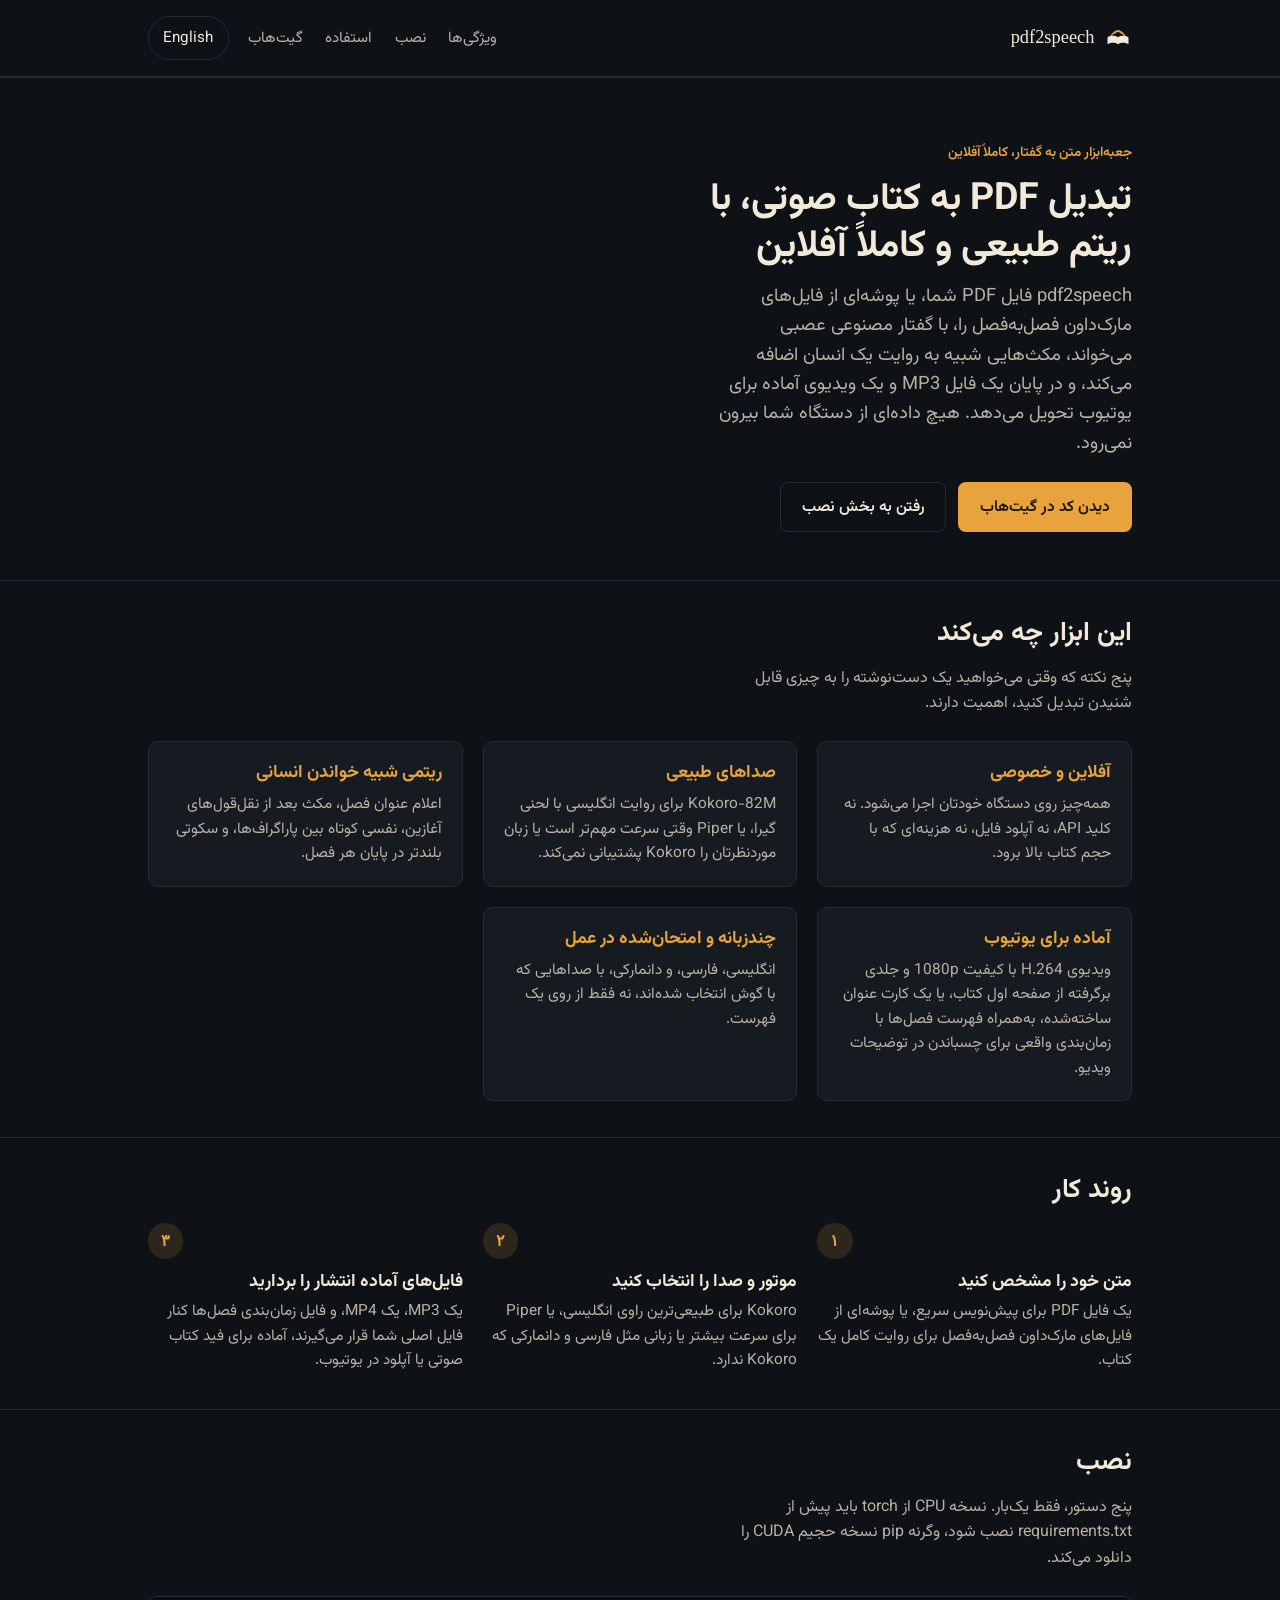
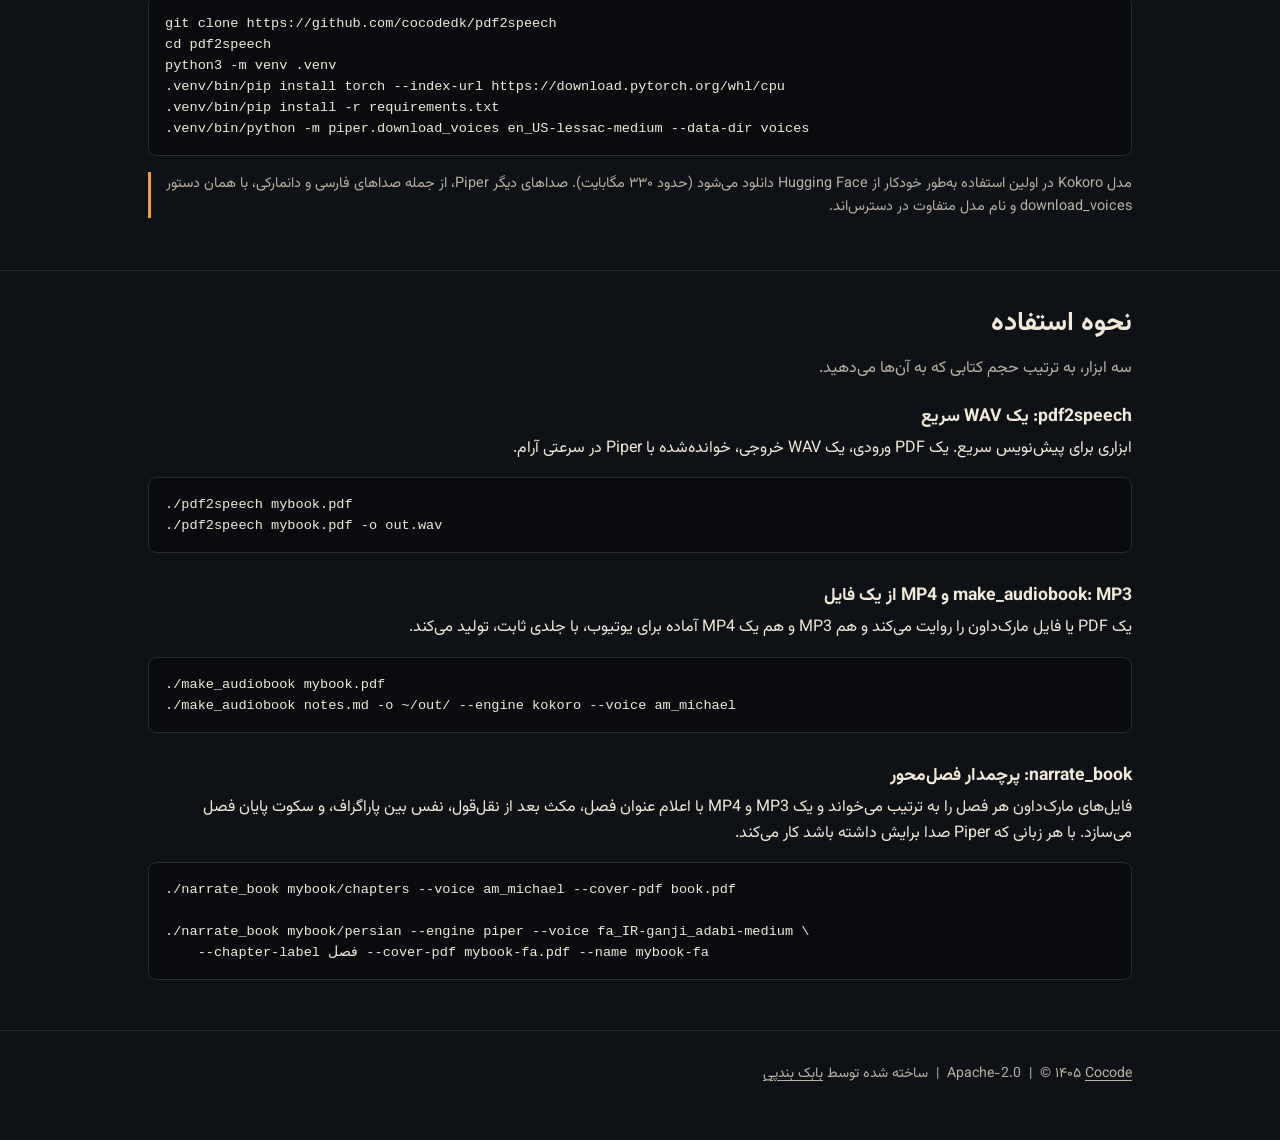
==== website/fa/index.html @ 81193bbe "feat: add full GitHub infrastructure CI with pytest+ruff, manual release workflow, bilingual GitHub " ====
<!--
  SEO notes (pdf2speech, Persian page)
  Primary keyword:    تبدیل PDF به کتاب صوتی (PDF to audiobook, offline)
  Secondary keywords: متن به گفتار آفلاین, گفتار مصنوعی عصبی, Kokoro TTS فارسی,
                       Piper TTS فارسی, کتاب صوتی برای یوتیوب, روایت فصل‌محور,
                       متن به گفتار فارسی, متن به گفتار دانمارکی
  Search intent:      Informational-to-transactional. Persian-speaking
                       developers and self-publishers looking for a free,
                       offline tool to turn a PDF or a folder of chapter
                       Markdown into a narrated audiobook and a YouTube-ready
                       video, without a cloud TTS subscription or API key.
-->
<!doctype html>
<html lang="fa" dir="rtl">
<head>
<meta charset="UTF-8">
<meta name="viewport" content="width=device-width, initial-scale=1">
<title>تبدیل PDF به کتاب صوتی: گفتار مصنوعی آفلاین و فصل‌محور</title>
<meta name="description" content="pdf2speech هر فایل PDF یا پوشه‌ای از فصل‌های مارک‌داون را آفلاین، با صداهای طبیعی Kokoro و Piper، به یک کتاب صوتی MP3 و ویدیوی آماده یوتیوب تبدیل می‌کند.">
<meta name="robots" content="index,follow">
<link rel="canonical" href="https://cocodedk.github.io/pdf2speech/fa/">
<link rel="alternate" hreflang="en" href="https://cocodedk.github.io/pdf2speech/">
<link rel="alternate" hreflang="fa" href="https://cocodedk.github.io/pdf2speech/fa/">
<link rel="alternate" hreflang="x-default" href="https://cocodedk.github.io/pdf2speech/">
<link rel="icon" href="../favicon.svg" type="image/svg+xml">
<link rel="preconnect" href="https://fonts.googleapis.com">
<link rel="preconnect" href="https://fonts.gstatic.com" crossorigin>
<link href="https://fonts.googleapis.com/css2?family=Vazirmatn:wght@400;500;700&display=swap" rel="stylesheet">
<link rel="stylesheet" href="../styles.css">

<meta property="og:type" content="website">
<meta property="og:site_name" content="pdf2speech">
<meta property="og:title" content="تبدیل PDF به کتاب صوتی: گفتار مصنوعی آفلاین و فصل‌محور">
<meta property="og:description" content="pdf2speech هر فایل PDF یا پوشه‌ای از فصل‌های مارک‌داون را آفلاین، با صداهای طبیعی Kokoro و Piper، به یک کتاب صوتی MP3 و ویدیوی آماده یوتیوب تبدیل می‌کند.">
<meta property="og:url" content="https://cocodedk.github.io/pdf2speech/fa/">
<meta property="og:image" content="https://cocodedk.github.io/pdf2speech/og.png">
<meta property="og:image:width" content="1200">
<meta property="og:image:height" content="630">
<meta property="og:image:alt" content="pdf2speech: کتابی باز که موج صدا از آن برمی‌خیزد">
<meta property="og:locale" content="fa_IR">
<meta property="og:locale:alternate" content="en_US">

<meta name="twitter:card" content="summary_large_image">
<meta name="twitter:title" content="تبدیل PDF به کتاب صوتی: گفتار مصنوعی آفلاین و فصل‌محور">
<meta name="twitter:description" content="pdf2speech هر فایل PDF یا پوشه‌ای از فصل‌های مارک‌داون را آفلاین، با صداهای طبیعی Kokoro و Piper، به یک کتاب صوتی MP3 و ویدیوی آماده یوتیوب تبدیل می‌کند.">
<meta name="twitter:image" content="https://cocodedk.github.io/pdf2speech/og.png">

<script type="application/ld+json">
{
  "@context": "https://schema.org",
  "@type": "SoftwareApplication",
  "name": "pdf2speech",
  "alternateName": "تبدیل PDF به کتاب صوتی",
  "description": "جعبه‌ابزار آفلاین برای تبدیل یک PDF یا پوشه‌ای از فایل‌های مارک‌داون فصل‌به‌فصل به یک کتاب صوتی MP3 و ویدیوی MP4 آماده یوتیوب، با گفتار مصنوعی عصبی محلی (Kokoro-82M و Piper) و مکث‌های فصل‌محور.",
  "inLanguage": "fa",
  "applicationCategory": "MultimediaApplication",
  "operatingSystem": "Linux, macOS",
  "url": "https://cocodedk.github.io/pdf2speech/fa/",
  "codeRepository": "https://github.com/cocodedk/pdf2speech",
  "license": "https://www.apache.org/licenses/LICENSE-2.0",
  "offers": {
    "@type": "Offer",
    "price": "0",
    "priceCurrency": "USD"
  },
  "author": {
    "@type": "Person",
    "name": "Babak Bandpey",
    "url": "https://cocode.dk",
    "sameAs": [
      "https://linkedin.com/in/babakbandpey",
      "https://github.com/cocodedk"
    ]
  }
}
</script>
</head>
<body>

<header class="site">
  <div class="container">
    <a class="brand" href="./">
      <svg viewBox="0 0 64 64" aria-hidden="true"><rect width="64" height="64" rx="14" fill="#0e1116"/><path d="M32 30 C 24 25 12 26 8 31 L8 47 C 12 42 24 41 32 46 Z" fill="#f2ead9"/><path d="M32 30 C 40 25 52 26 56 31 L56 47 C 52 42 40 41 32 46 Z" fill="#f2ead9"/><path d="M23 21 Q 32 12 41 21" fill="none" stroke="#e8a33d" stroke-width="3.4" stroke-linecap="round"/><path d="M17 26 Q 32 6 47 26" fill="none" stroke="#e8a33d" stroke-width="3.4" stroke-linecap="round"/></svg>
      pdf2speech
    </a>
    <nav class="site-nav" aria-label="ناوبری اصلی">
      <a href="#features">ویژگی‌ها</a>
      <a href="#install">نصب</a>
      <a href="#usage">استفاده</a>
      <a href="https://github.com/cocodedk/pdf2speech" target="_blank" rel="noreferrer">گیت‌هاب</a>
      <a href="../" class="lang-switch" hreflang="en">English</a>
    </nav>
  </div>
</header>

<main>

  <section class="hero">
    <div class="container">
      <p class="kicker">جعبه‌ابزار متن به گفتار، کاملاً آفلاین</p>
      <h1>تبدیل PDF به کتاب صوتی، با ریتم طبیعی و کاملاً آفلاین</h1>
      <p class="lede">pdf2speech فایل PDF شما، یا پوشه‌ای از فایل‌های مارک‌داون فصل‌به‌فصل را، با گفتار مصنوعی عصبی می‌خواند، مکث‌هایی شبیه به روایت یک انسان اضافه می‌کند، و در پایان یک فایل MP3 و یک ویدیوی آماده برای یوتیوب تحویل می‌دهد. هیچ داده‌ای از دستگاه شما بیرون نمی‌رود.</p>
      <div class="cta-row">
        <a class="btn btn-primary" href="https://github.com/cocodedk/pdf2speech" target="_blank" rel="noreferrer">دیدن کد در گیت‌هاب</a>
        <a class="btn btn-secondary" href="#install">رفتن به بخش نصب</a>
      </div>
    </div>
  </section>

  <section id="features">
    <div class="container">
      <h2>این ابزار چه می‌کند</h2>
      <p class="section-intro">پنج نکته که وقتی می‌خواهید یک دست‌نوشته را به چیزی قابل شنیدن تبدیل کنید، اهمیت دارند.</p>
      <div class="feature-grid">
        <div class="feature">
          <h3>آفلاین و خصوصی</h3>
          <p>همه‌چیز روی دستگاه خودتان اجرا می‌شود. نه کلید API، نه آپلود فایل، نه هزینه‌ای که با حجم کتاب بالا برود.</p>
        </div>
        <div class="feature">
          <h3>صداهای طبیعی</h3>
          <p>Kokoro-82M برای روایت انگلیسی با لحنی گیرا، یا Piper وقتی سرعت مهم‌تر است یا زبان موردنظرتان را Kokoro پشتیبانی نمی‌کند.</p>
        </div>
        <div class="feature">
          <h3>ریتمی شبیه خواندن انسانی</h3>
          <p>اعلام عنوان فصل، مکث بعد از نقل‌قول‌های آغازین، نفسی کوتاه بین پاراگراف‌ها، و سکوتی بلندتر در پایان هر فصل.</p>
        </div>
        <div class="feature">
          <h3>آماده برای یوتیوب</h3>
          <p>ویدیوی H.264 با کیفیت 1080p و جلدی برگرفته از صفحه اول کتاب، یا یک کارت عنوان ساخته‌شده، به‌همراه فهرست فصل‌ها با زمان‌بندی واقعی برای چسباندن در توضیحات ویدیو.</p>
        </div>
        <div class="feature">
          <h3>چندزبانه و امتحان‌شده در عمل</h3>
          <p>انگلیسی، فارسی، و دانمارکی، با صداهایی که با گوش انتخاب شده‌اند، نه فقط از روی یک فهرست.</p>
        </div>
      </div>
    </div>
  </section>

  <section id="how-it-works">
    <div class="container">
      <h2>روند کار</h2>
      <ol class="steps">
        <li>
          <span class="num">۱</span>
          <h3>متن خود را مشخص کنید</h3>
          <p>یک فایل PDF برای پیش‌نویس سریع، یا پوشه‌ای از فایل‌های مارک‌داون فصل‌به‌فصل برای روایت کامل یک کتاب.</p>
        </li>
        <li>
          <span class="num">۲</span>
          <h3>موتور و صدا را انتخاب کنید</h3>
          <p>Kokoro برای طبیعی‌ترین راوی انگلیسی، یا Piper برای سرعت بیشتر یا زبانی مثل فارسی و دانمارکی که Kokoro ندارد.</p>
        </li>
        <li>
          <span class="num">۳</span>
          <h3>فایل‌های آماده انتشار را بردارید</h3>
          <p>یک MP3، یک MP4، و فایل زمان‌بندی فصل‌ها کنار فایل اصلی شما قرار می‌گیرند، آماده برای فید کتاب صوتی یا آپلود در یوتیوب.</p>
        </li>
      </ol>
    </div>
  </section>

  <section id="install">
    <div class="container">
      <h2>نصب</h2>
      <p class="section-intro">پنج دستور، فقط یک‌بار. نسخه CPU از torch باید پیش از requirements.txt نصب شود، وگرنه pip نسخه حجیم CUDA را دانلود می‌کند.</p>
      <pre><code>git clone https://github.com/cocodedk/pdf2speech
cd pdf2speech
python3 -m venv .venv
.venv/bin/pip install torch --index-url https://download.pytorch.org/whl/cpu
.venv/bin/pip install -r requirements.txt
.venv/bin/python -m piper.download_voices en_US-lessac-medium --data-dir voices</code></pre>
      <p class="note">مدل Kokoro در اولین استفاده به‌طور خودکار از Hugging Face دانلود می‌شود (حدود ۳۳۰ مگابایت). صداهای دیگر Piper، از جمله صداهای فارسی و دانمارکی، با همان دستور download_voices و نام مدل متفاوت در دسترس‌اند.</p>
    </div>
  </section>

  <section id="usage">
    <div class="container">
      <h2>نحوه استفاده</h2>
      <p class="section-intro">سه ابزار، به ترتیب حجم کتابی که به آن‌ها می‌دهید.</p>

      <div class="usage-block">
        <h3>pdf2speech: یک WAV سریع</h3>
        <p>ابزاری برای پیش‌نویس سریع. یک PDF ورودی، یک WAV خروجی، خوانده‌شده با Piper در سرعتی آرام.</p>
        <pre><code>./pdf2speech mybook.pdf
./pdf2speech mybook.pdf -o out.wav</code></pre>
      </div>

      <div class="usage-block">
        <h3>make_audiobook: MP3 و MP4 از یک فایل</h3>
        <p>یک PDF یا فایل مارک‌داون را روایت می‌کند و هم MP3 و هم یک MP4 آماده برای یوتیوب، با جلدی ثابت، تولید می‌کند.</p>
        <pre><code>./make_audiobook mybook.pdf
./make_audiobook notes.md -o ~/out/ --engine kokoro --voice am_michael</code></pre>
      </div>

      <div class="usage-block">
        <h3>narrate_book: پرچمدار فصل‌محور</h3>
        <p>فایل‌های مارک‌داون هر فصل را به ترتیب می‌خواند و یک MP3 و MP4 با اعلام عنوان فصل، مکث بعد از نقل‌قول، نفس بین پاراگراف، و سکوت پایان فصل می‌سازد. با هر زبانی که Piper صدا برایش داشته باشد کار می‌کند.</p>
        <pre><code>./narrate_book mybook/chapters --voice am_michael --cover-pdf book.pdf

./narrate_book mybook/persian --engine piper --voice fa_IR-ganji_adabi-medium \
    --chapter-label فصل --cover-pdf mybook-fa.pdf --name mybook-fa</code></pre>
      </div>
    </div>
  </section>

</main>

<footer class="site">
  <div class="container">
    <p>Apache-2.0 &nbsp;|&nbsp; © ۱۴۰۵ <a href="https://cocode.dk" target="_blank" rel="noreferrer">Cocode</a> &nbsp;|&nbsp; ساخته شده توسط <a href="https://linkedin.com/in/babakbandpey" target="_blank" rel="noreferrer">بابک بندپی</a></p>
  </div>
</footer>

</body>
</html>
---- website/styles.css ----
/*
  pdf2speech - shared stylesheet (EN + FA)
  Identity: "a book that speaks". Deep ink background, one warm amber
  accent, soft cream text. Serif headings, system sans body.
  Mobile-first: base styles target ~360px; min-width layers at
  640 / 768 / 1024px. [dir="rtl"] holds the Persian overrides.
*/

:root {
  --ink: #0e1116;
  --ink-raised: #161b22;
  --ink-line: #262d38;
  --amber: #e8a33d;
  --amber-soft: rgba(232, 163, 61, 0.14);
  --cream: #f2ead9;
  --cream-dim: #b9b2a3;
  --serif: Georgia, "Times New Roman", Cambria, serif;
  --sans: -apple-system, BlinkMacSystemFont, "Segoe UI", Roboto, Helvetica,
    Arial, sans-serif;
  --mono: ui-monospace, SFMono-Regular, Menlo, Consolas, "Liberation Mono",
    monospace;
  --max: 46rem;
}

* {
  box-sizing: border-box;
}

html {
  -webkit-text-size-adjust: 100%;
}

body {
  margin: 0;
  background: var(--ink);
  color: var(--cream);
  font-family: var(--sans);
  font-size: 16px;
  line-height: 1.6;
  overflow-x: hidden;
}

img,
svg {
  max-width: 100%;
  height: auto;
}

a {
  color: var(--amber);
  text-decoration-thickness: 1px;
  text-underline-offset: 3px;
}

a:hover,
a:focus-visible {
  text-decoration-thickness: 2px;
}

h1,
h2,
h3 {
  font-family: var(--serif);
  line-height: 1.25;
  color: var(--cream);
}

h1 {
  font-size: 1.9rem;
  margin: 0 0 0.75rem;
}

h2 {
  font-size: 1.4rem;
  margin: 0 0 1rem;
}

h3 {
  font-size: 1.1rem;
  margin: 0 0 0.5rem;
}

p {
  margin: 0 0 1rem;
}

.container {
  width: 100%;
  max-width: 64rem;
  margin: 0 auto;
  padding: 0 1.25rem;
}

/* ---------- header / nav ---------- */

header.site {
  border-bottom: 1px solid var(--ink-line);
  padding: 1rem 0;
}

header.site .container {
  display: flex;
  align-items: center;
  justify-content: space-between;
  gap: 0.75rem;
  flex-wrap: wrap;
}

.brand {
  display: flex;
  align-items: center;
  gap: 0.6rem;
  font-family: var(--serif);
  font-size: 1.15rem;
  color: var(--cream);
  text-decoration: none;
}

.brand img,
.brand svg {
  width: 28px;
  height: 28px;
  flex-shrink: 0;
}

nav.site-nav {
  display: flex;
  align-items: center;
  gap: 1rem;
  flex-wrap: wrap;
}

nav.site-nav a {
  color: var(--cream-dim);
  text-decoration: none;
  font-size: 0.95rem;
  padding: 0.4rem 0.2rem;
}

nav.site-nav a:hover,
nav.site-nav a:focus-visible {
  color: var(--amber);
}

.lang-switch {
  border: 1px solid var(--ink-line);
  border-radius: 999px;
  padding: 0.4rem 0.9rem !important;
  color: var(--cream) !important;
  min-height: 44px;
  display: inline-flex;
  align-items: center;
}

.lang-switch:hover,
.lang-switch:focus-visible {
  border-color: var(--amber);
  color: var(--amber) !important;
}

/* ---------- hero ---------- */

.hero {
  padding: 2.75rem 0 2.25rem;
}

.hero .kicker {
  color: var(--amber);
  font-size: 0.85rem;
  letter-spacing: 0.08em;
  text-transform: uppercase;
  font-weight: 600;
  margin: 0 0 0.75rem;
}

.hero h1 {
  max-width: 22ch;
}

.hero .lede {
  font-size: 1.05rem;
  color: var(--cream-dim);
  max-width: 42ch;
}

.cta-row {
  display: flex;
  flex-direction: column;
  gap: 0.75rem;
  margin-top: 1.5rem;
}

.btn {
  display: inline-flex;
  align-items: center;
  justify-content: center;
  min-height: 44px;
  padding: 0.7rem 1.3rem;
  border-radius: 8px;
  text-decoration: none;
  font-weight: 600;
  font-size: 0.98rem;
  border: 1px solid transparent;
}

.btn-primary {
  background: var(--amber);
  color: #1a1305;
}

.btn-primary:hover,
.btn-primary:focus-visible {
  background: #f0b054;
}

.btn-secondary {
  border-color: var(--ink-line);
  color: var(--cream);
}

.btn-secondary:hover,
.btn-secondary:focus-visible {
  border-color: var(--amber);
  color: var(--amber);
}

/* ---------- sections ---------- */

section {
  padding: 2.25rem 0;
  border-top: 1px solid var(--ink-line);
}

section .section-intro {
  color: var(--cream-dim);
  max-width: 46ch;
  margin: 0 0 1.5rem;
}

/* ---------- feature grid ---------- */

.feature-grid {
  display: grid;
  grid-template-columns: 1fr;
  gap: 1.25rem;
}

.feature {
  background: var(--ink-raised);
  border: 1px solid var(--ink-line);
  border-radius: 10px;
  padding: 1.25rem;
}

.feature h3 {
  color: var(--amber);
}

.feature p {
  color: var(--cream-dim);
  margin: 0;
  font-size: 0.96rem;
}

/* ---------- steps ---------- */

.steps {
  list-style: none;
  margin: 0;
  padding: 0;
  display: grid;
  grid-template-columns: 1fr;
  gap: 1.25rem;
  counter-reset: step;
}

.steps li {
  position: relative;
  padding-inline-start: 3rem;
}

.steps .num {
  position: absolute;
  inset-inline-start: 0;
  top: 0;
  width: 2.2rem;
  height: 2.2rem;
  border-radius: 50%;
  background: var(--amber-soft);
  color: var(--amber);
  font-family: var(--serif);
  font-weight: 700;
  display: flex;
  align-items: center;
  justify-content: center;
  font-size: 1rem;
}

.steps h3 {
  margin-bottom: 0.35rem;
}

.steps p {
  color: var(--cream-dim);
  margin: 0;
  font-size: 0.96rem;
}

/* ---------- code blocks ---------- */

pre {
  background: #090b0f;
  border: 1px solid var(--ink-line);
  border-radius: 8px;
  padding: 1rem;
  overflow-x: auto;
  font-size: 0.85rem;
  line-height: 1.55;
  -webkit-overflow-scrolling: touch;
}

code {
  font-family: var(--mono);
  color: var(--cream);
}

p code,
li code {
  background: var(--ink-raised);
  border: 1px solid var(--ink-line);
  border-radius: 4px;
  padding: 0.1rem 0.35rem;
  font-size: 0.88em;
}

.note {
  font-size: 0.9rem;
  color: var(--cream-dim);
  border-inline-start: 3px solid var(--amber);
  padding-inline-start: 0.85rem;
  margin: 1rem 0;
}

.usage-block {
  margin-bottom: 2rem;
}

.usage-block:last-child {
  margin-bottom: 0;
}

/* ---------- footer ---------- */

footer.site {
  border-top: 1px solid var(--ink-line);
  padding: 2rem 0 2.5rem;
}

footer.site p {
  color: var(--cream-dim);
  font-size: 0.88rem;
  margin: 0;
}

footer.site a {
  color: var(--cream-dim);
}

footer.site a:hover,
footer.site a:focus-visible {
  color: var(--amber);
}

/* ---------- breakpoints ---------- */

@media (min-width: 640px) {
  .hero h1 {
    font-size: 2.35rem;
  }

  .cta-row {
    flex-direction: row;
  }

  .feature-grid {
    grid-template-columns: 1fr 1fr;
  }
}

@media (min-width: 768px) {
  h1 {
    font-size: 2.6rem;
  }

  h2 {
    font-size: 1.65rem;
  }

  .hero {
    padding: 4rem 0 3rem;
  }

  .steps {
    grid-template-columns: repeat(3, 1fr);
  }

  .steps li {
    padding-inline-start: 0;
    padding-top: 3rem;
  }

  .steps .num {
    inset-inline-start: 0;
    top: 0;
  }
}

@media (min-width: 1024px) {
  .feature-grid {
    grid-template-columns: repeat(3, 1fr);
  }

  .hero .lede {
    font-size: 1.15rem;
  }
}

/* ============================================================
   RTL (Persian) overrides
   ============================================================ */

[dir="rtl"] body {
  font-family: "Vazirmatn", var(--sans);
}

[dir="rtl"] h1,
[dir="rtl"] h2,
[dir="rtl"] h3 {
  font-family: "Vazirmatn", var(--serif);
  font-weight: 700;
}

[dir="rtl"] .kicker {
  letter-spacing: 0;
}

[dir="rtl"] code,
[dir="rtl"] pre,
[dir="rtl"] .steps .num {
  direction: ltr;
  unicode-bidi: isolate;
}

[dir="rtl"] pre {
  text-align: left;
}

[dir="rtl"] .note {
  border-inline-start: none;
  border-inline-end: 3px solid var(--amber);
  padding-inline-start: 0;
  padding-inline-end: 0.85rem;
}
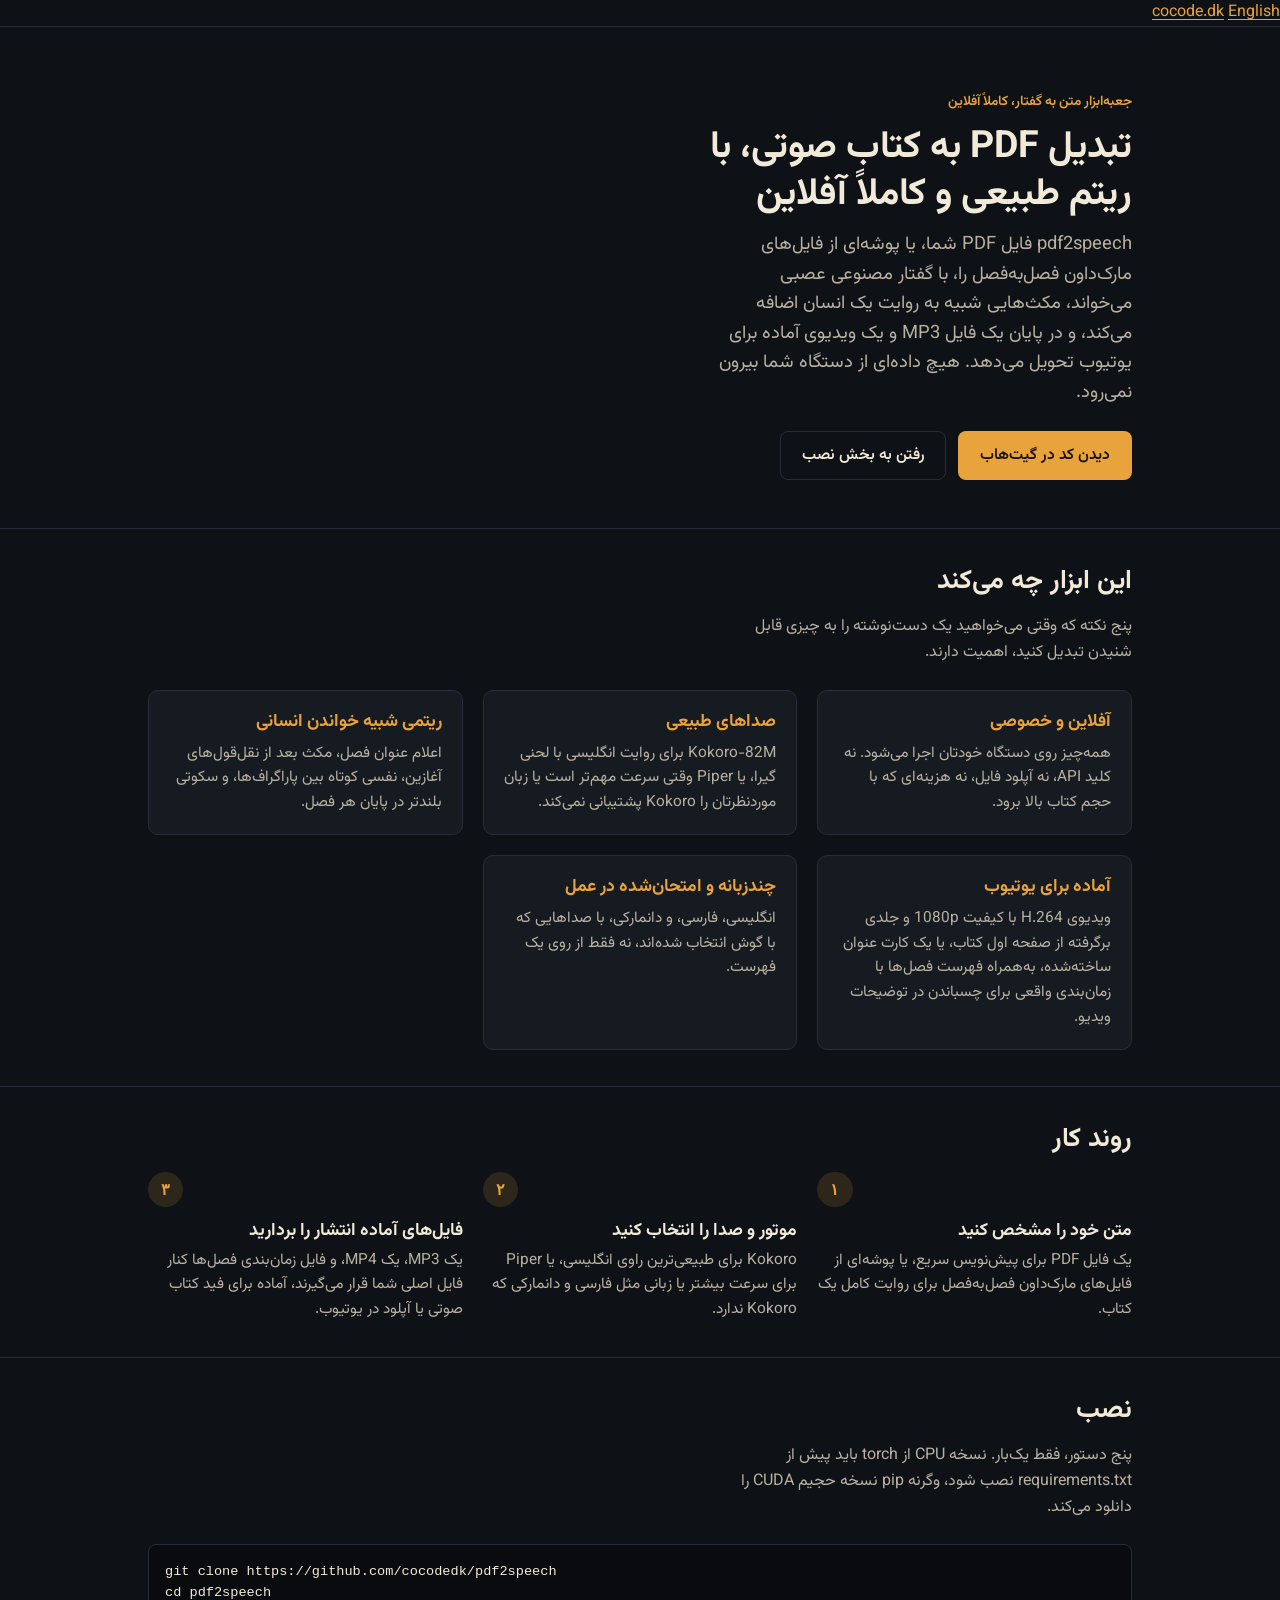
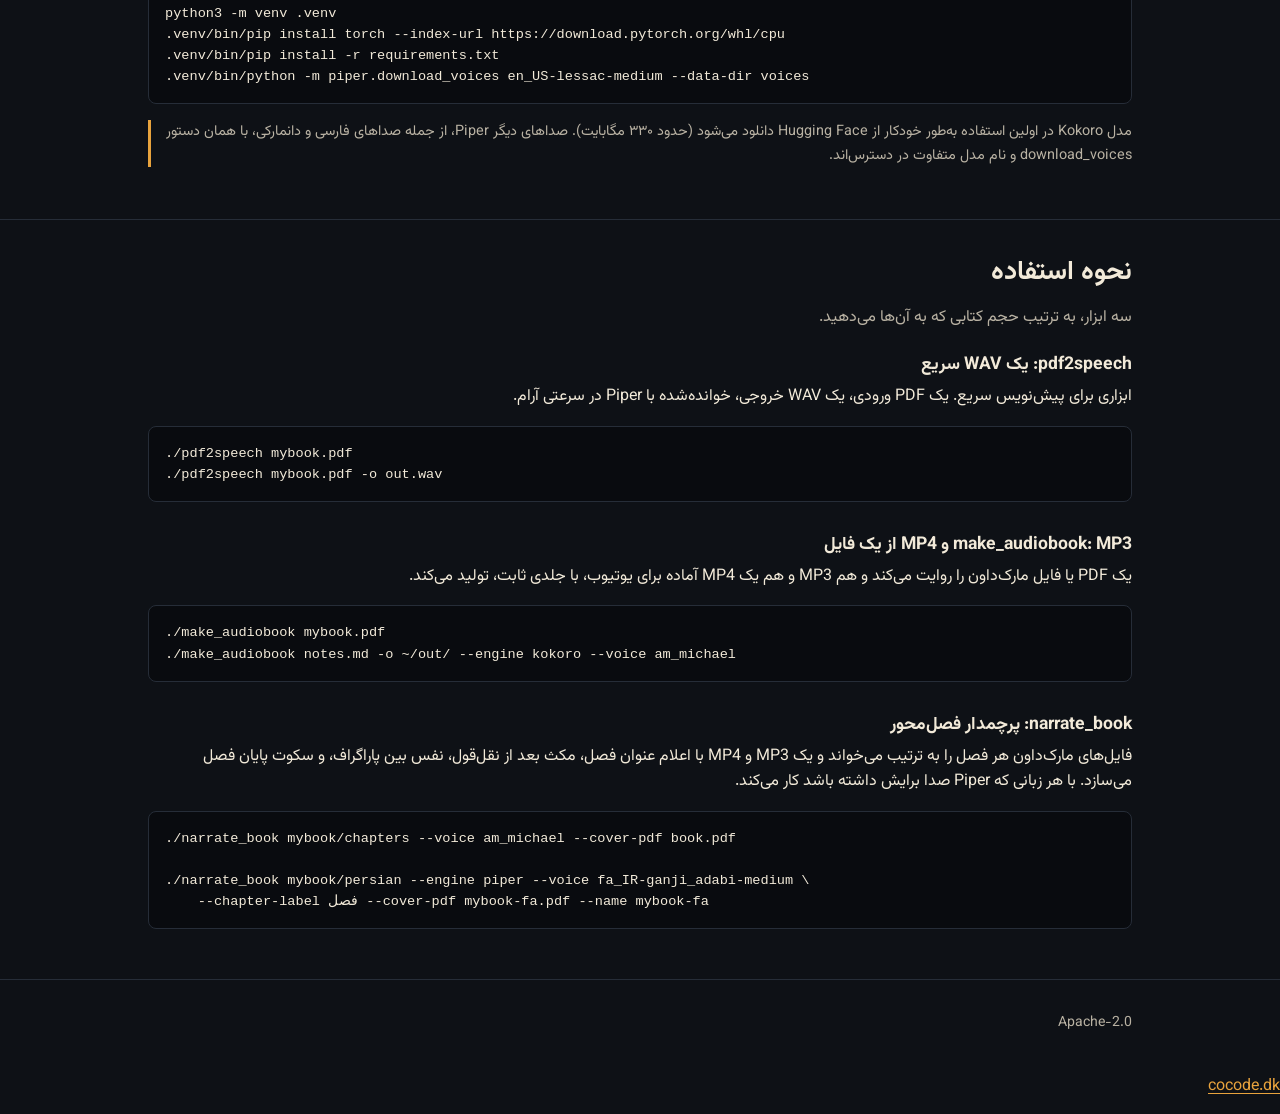
==== commit d7851a35: "feat(site): wear the cocode.dk family frame Replaces the site's own dark top bar (wordmark, section " ====
--- a/website/fa/index.html
+++ b/website/fa/index.html
@@ -18,22 +18,24 @@
 <title>تبدیل PDF به کتاب صوتی: گفتار مصنوعی آفلاین و فصل‌محور</title>
 <meta name="description" content="pdf2speech هر فایل PDF یا پوشه‌ای از فصل‌های مارک‌داون را آفلاین، با صداهای طبیعی Kokoro و Piper، به یک کتاب صوتی MP3 و ویدیوی آماده یوتیوب تبدیل می‌کند.">
 <meta name="robots" content="index,follow">
-<link rel="canonical" href="https://cocodedk.github.io/pdf2speech/fa/">
-<link rel="alternate" hreflang="en" href="https://cocodedk.github.io/pdf2speech/">
-<link rel="alternate" hreflang="fa" href="https://cocodedk.github.io/pdf2speech/fa/">
-<link rel="alternate" hreflang="x-default" href="https://cocodedk.github.io/pdf2speech/">
+<link rel="canonical" href="https://pdf2speech.cocode.dk/fa/">
+<link rel="alternate" hreflang="en" href="https://pdf2speech.cocode.dk/">
+<link rel="alternate" hreflang="fa" href="https://pdf2speech.cocode.dk/fa/">
+<link rel="alternate" hreflang="x-default" href="https://pdf2speech.cocode.dk/">
 <link rel="icon" href="../favicon.svg" type="image/svg+xml">
 <link rel="preconnect" href="https://fonts.googleapis.com">
 <link rel="preconnect" href="https://fonts.gstatic.com" crossorigin>
 <link href="https://fonts.googleapis.com/css2?family=Vazirmatn:wght@400;500;700&display=swap" rel="stylesheet">
 <link rel="stylesheet" href="../styles.css">
+<link rel="stylesheet" href="https://brand.cocode.dk/v1.css">
+<script type="module" src="https://brand.cocode.dk/v1.js"></script>
 
 <meta property="og:type" content="website">
 <meta property="og:site_name" content="pdf2speech">
 <meta property="og:title" content="تبدیل PDF به کتاب صوتی: گفتار مصنوعی آفلاین و فصل‌محور">
 <meta property="og:description" content="pdf2speech هر فایل PDF یا پوشه‌ای از فصل‌های مارک‌داون را آفلاین، با صداهای طبیعی Kokoro و Piper، به یک کتاب صوتی MP3 و ویدیوی آماده یوتیوب تبدیل می‌کند.">
-<meta property="og:url" content="https://cocodedk.github.io/pdf2speech/fa/">
-<meta property="og:image" content="https://cocodedk.github.io/pdf2speech/og.png">
+<meta property="og:url" content="https://pdf2speech.cocode.dk/fa/">
+<meta property="og:image" content="https://pdf2speech.cocode.dk/og.png">
 <meta property="og:image:width" content="1200">
 <meta property="og:image:height" content="630">
 <meta property="og:image:alt" content="pdf2speech: کتابی باز که موج صدا از آن برمی‌خیزد">
@@ -43,7 +45,7 @@
 <meta name="twitter:card" content="summary_large_image">
 <meta name="twitter:title" content="تبدیل PDF به کتاب صوتی: گفتار مصنوعی آفلاین و فصل‌محور">
 <meta name="twitter:description" content="pdf2speech هر فایل PDF یا پوشه‌ای از فصل‌های مارک‌داون را آفلاین، با صداهای طبیعی Kokoro و Piper، به یک کتاب صوتی MP3 و ویدیوی آماده یوتیوب تبدیل می‌کند.">
-<meta name="twitter:image" content="https://cocodedk.github.io/pdf2speech/og.png">
+<meta name="twitter:image" content="https://pdf2speech.cocode.dk/og.png">
 
 <script type="application/ld+json">
 {
@@ -55,7 +57,7 @@
   "inLanguage": "fa",
   "applicationCategory": "MultimediaApplication",
   "operatingSystem": "Linux, macOS",
-  "url": "https://cocodedk.github.io/pdf2speech/fa/",
+  "url": "https://pdf2speech.cocode.dk/fa/",
   "codeRepository": "https://github.com/cocodedk/pdf2speech",
   "license": "https://www.apache.org/licenses/LICENSE-2.0",
   "offers": {
@@ -77,21 +79,14 @@
 </head>
 <body>
 
-<header class="site">
-  <div class="container">
-    <a class="brand" href="./">
-      <svg viewBox="0 0 64 64" aria-hidden="true"><rect width="64" height="64" rx="14" fill="#0e1116"/><path d="M32 30 C 24 25 12 26 8 31 L8 47 C 12 42 24 41 32 46 Z" fill="#f2ead9"/><path d="M32 30 C 40 25 52 26 56 31 L56 47 C 52 42 40 41 32 46 Z" fill="#f2ead9"/><path d="M23 21 Q 32 12 41 21" fill="none" stroke="#e8a33d" stroke-width="3.4" stroke-linecap="round"/><path d="M17 26 Q 32 6 47 26" fill="none" stroke="#e8a33d" stroke-width="3.4" stroke-linecap="round"/></svg>
-      pdf2speech
-    </a>
-    <nav class="site-nav" aria-label="ناوبری اصلی">
-      <a href="#features">ویژگی‌ها</a>
-      <a href="#install">نصب</a>
-      <a href="#usage">استفاده</a>
-      <a href="https://github.com/cocodedk/pdf2speech" target="_blank" rel="noreferrer">گیت‌هاب</a>
-      <a href="../" class="lang-switch" hreflang="en">English</a>
-    </nav>
-  </div>
-</header>
+<!-- The cocode.dk family frame. Without JavaScript its children show instead: a way home
+     and the language link. The in-page section jumps go in `links`, since they are the
+     site's real navigation and would otherwise be lost with the top bar. -->
+<cocode-head project="pdf2speech" accent="#e8a33d" on-accent="#1a1305" dark
+  links="ویژگی‌ها:#features,نصب:#install,استفاده:#usage">
+  <a href="https://cocode.dk">cocode.dk</a>
+  <a href="../" hreflang="en">English</a>
+</cocode-head>
 
 <main>
 
@@ -207,9 +202,13 @@
 
 <footer class="site">
   <div class="container">
-    <p>Apache-2.0 &nbsp;|&nbsp; © ۱۴۰۵ <a href="https://cocode.dk" target="_blank" rel="noreferrer">Cocode</a> &nbsp;|&nbsp; ساخته شده توسط <a href="https://linkedin.com/in/babakbandpey" target="_blank" rel="noreferrer">بابک بندپی</a></p>
+    <p>Apache-2.0</p>
   </div>
 </footer>
 
+<cocode-foot repo="cocodedk/pdf2speech" dark>
+  <a href="https://cocode.dk">cocode.dk</a>
+</cocode-foot>
+
 </body>
 </html>
--- a/website/styles.css
+++ b/website/styles.css
@@ -91,72 +91,8 @@
   padding: 0 1.25rem;
 }
 
-/* ---------- header / nav ---------- */
-
-header.site {
-  border-bottom: 1px solid var(--ink-line);
-  padding: 1rem 0;
-}
-
-header.site .container {
-  display: flex;
-  align-items: center;
-  justify-content: space-between;
-  gap: 0.75rem;
-  flex-wrap: wrap;
-}
-
-.brand {
-  display: flex;
-  align-items: center;
-  gap: 0.6rem;
-  font-family: var(--serif);
-  font-size: 1.15rem;
-  color: var(--cream);
-  text-decoration: none;
-}
-
-.brand img,
-.brand svg {
-  width: 28px;
-  height: 28px;
-  flex-shrink: 0;
-}
-
-nav.site-nav {
-  display: flex;
-  align-items: center;
-  gap: 1rem;
-  flex-wrap: wrap;
-}
-
-nav.site-nav a {
-  color: var(--cream-dim);
-  text-decoration: none;
-  font-size: 0.95rem;
-  padding: 0.4rem 0.2rem;
-}
-
-nav.site-nav a:hover,
-nav.site-nav a:focus-visible {
-  color: var(--amber);
-}
-
-.lang-switch {
-  border: 1px solid var(--ink-line);
-  border-radius: 999px;
-  padding: 0.4rem 0.9rem !important;
-  color: var(--cream) !important;
-  min-height: 44px;
-  display: inline-flex;
-  align-items: center;
-}
-
-.lang-switch:hover,
-.lang-switch:focus-visible {
-  border-color: var(--amber);
-  color: var(--amber) !important;
-}
+/* The cocode.dk frame lines up with this column; keep the gutters in step. */
+cocode-head, cocode-foot { --cocode-max: 64rem; --cocode-gutter: 1.25rem; }
 
 /* ---------- hero ---------- */
 
